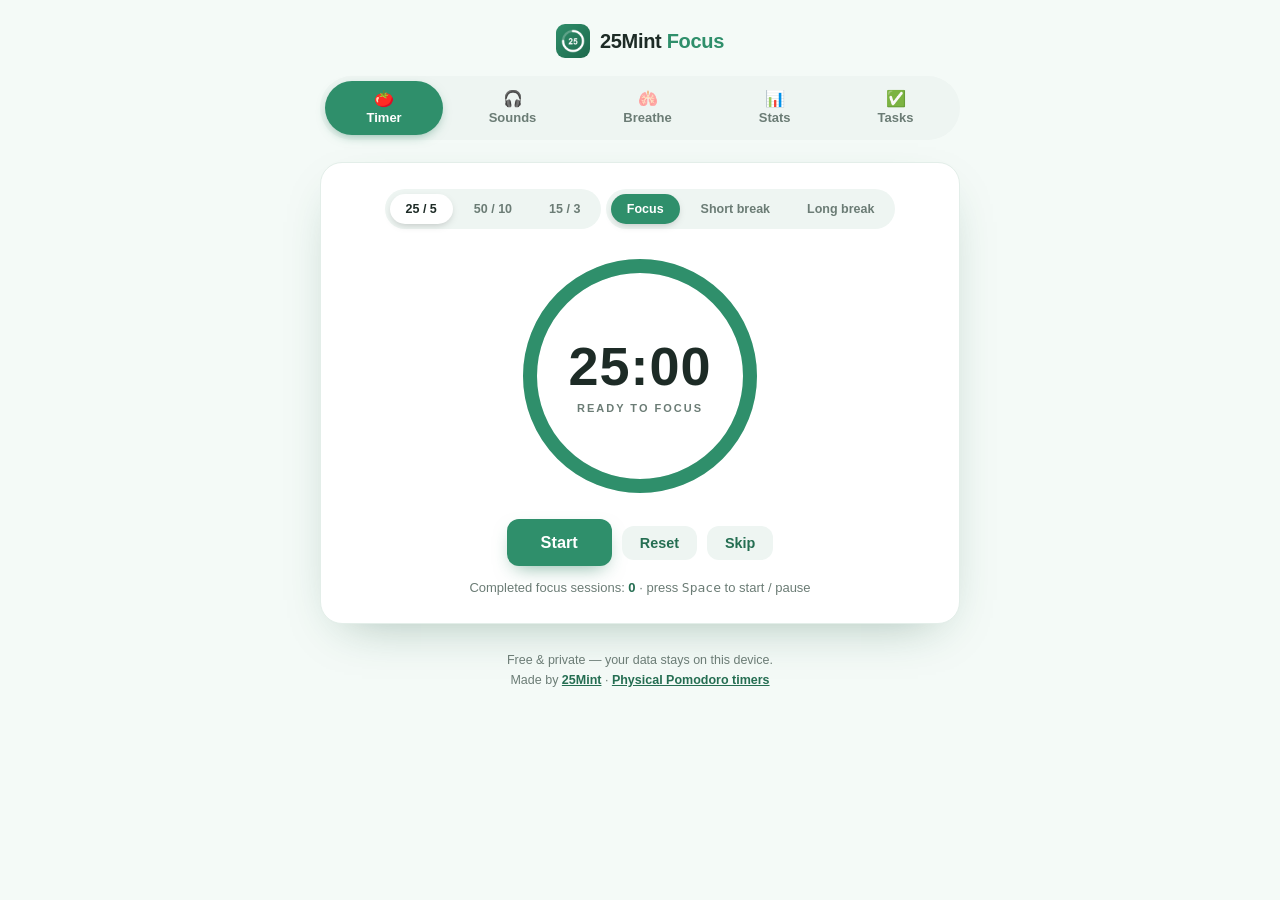
==== index.html @ 216d2109 "25Mint Focus — standalone installable PWA Portable build of the 25Mint Focus engine (Pomodoro timer," ====
<!doctype html>
<html lang="en">
<head>
  <meta charset="utf-8">
  <meta name="viewport" content="width=device-width, initial-scale=1, viewport-fit=cover">
  <title>25Mint Focus — Pomodoro Timer, Focus Sounds &amp; Stats</title>
  <meta name="description" content="Free all-in-one focus app: Pomodoro timer, focus sounds & white noise, box breathing, daily streaks and tasks. Works offline.">
  <meta name="theme-color" content="#2f8f6b">
  <link rel="manifest" href="manifest.webmanifest">
  <link rel="icon" type="image/png" sizes="192x192" href="icons/icon-192.png">
  <link rel="apple-touch-icon" href="icons/icon-192.png">
  <meta name="apple-mobile-web-app-capable" content="yes">
  <meta name="apple-mobile-web-app-status-bar-style" content="default">
  <meta name="apple-mobile-web-app-title" content="25Mint Focus">
  <link rel="stylesheet" href="focus-suite.css">
  <style>
    html, body { margin:0; padding:0; background:#f4faf7; min-height:100%;
      font-family: -apple-system, BlinkMacSystemFont, "Segoe UI", Roboto, "Helvetica Neue", Arial, sans-serif; }
    .app-shell { max-width:640px; margin:0 auto; padding:18px 14px calc(30px + env(safe-area-inset-bottom)); }
    .app-header { display:flex; align-items:center; justify-content:center; gap:10px; margin:6px 0 18px; }
    .app-logo { width:34px; height:34px; border-radius:9px; }
    .app-title { font-size:20px; font-weight:800; color:#1d2b26; letter-spacing:-.3px; }
    .app-title span { color:#2f8f6b; }
    .app-footer { text-align:center; margin-top:26px; font-size:12.5px; color:#6b7c75; line-height:1.6; }
    .app-footer a { color:#256e52; font-weight:600; }
  </style>
</head>
<body>
  <script>window.FS_SHOP_BASE = 'https://pomodorotimer.com.au';</script>
  <div class="app-shell">
    <header class="app-header">
      <img class="app-logo" src="icons/icon-192.png" alt="" width="34" height="34">
      <div class="app-title">25Mint <span>Focus</span></div>
    </header>

<div class="fs-app" data-focus-app>

  <nav class="fs-tabs" role="tablist" aria-label="Focus tools">
    <button class="fs-tab" data-tab="timer"><span class="fs-tab-ico">🍅</span>Timer</button>
    <button class="fs-tab" data-tab="sounds"><span class="fs-tab-ico">🎧</span>Sounds</button>
    <button class="fs-tab" data-tab="breathe"><span class="fs-tab-ico">🫁</span>Breathe</button>
    <button class="fs-tab" data-tab="stats"><span class="fs-tab-ico">📊</span>Stats</button>
    <button class="fs-tab" data-tab="tasks"><span class="fs-tab-ico">✅</span>Tasks</button>
  </nav>

  
  <section class="fs-panel" data-panel="timer">
    <div class="fs-card fs-timer" data-focus-timer="full">
      <div class="fs-seg fs-presets">
        <button data-preset="25/5">25 / 5</button>
        <button data-preset="50/10">50 / 10</button>
        <button data-preset="15/3">15 / 3</button>
      </div>
      <div class="fs-seg fs-modes">
        <button class="fs-mode" data-mode="focus">Focus</button>
        <button class="fs-mode" data-mode="short">Short break</button>
        <button class="fs-mode" data-mode="long">Long break</button>
      </div>
      <div class="fs-ring-wrap">
        <svg class="fs-ring" viewBox="0 0 250 250" aria-hidden="true">
          <circle class="fs-ring-bg" cx="125" cy="125" r="110"></circle>
          <circle class="fs-ring-fg" cx="125" cy="125" r="110"></circle>
        </svg>
        <div class="fs-time">
          <div class="fs-clock">25:00</div>
          <div class="fs-state">Ready to focus</div>
        </div>
      </div>
      <div class="fs-controls">
        <button class="fs-btn" data-act="toggle">Start</button>
        <button class="fs-btn ghost sm" data-act="reset">Reset</button>
        <button class="fs-btn ghost sm" data-act="skip">Skip</button>
      </div>
      <div class="fs-cycles-row">Completed focus sessions: <b class="fs-cycles">0</b> · press <kbd>Space</kbd> to start / pause</div>
    </div>
  </section>

  
  <section class="fs-panel" data-panel="sounds">
    <div class="fs-card">
      <div class="fs-sounds">
        <div class="fs-sound"><div class="fs-sound-ico">🟤</div><div class="fs-sound-body"><div class="fs-sound-name">Brown Noise</div><input type="range" min="0" max="1" step="0.01" value="0" data-sound-vol="brown" aria-label="Brown noise volume"></div></div>
        <div class="fs-sound"><div class="fs-sound-ico">🌸</div><div class="fs-sound-body"><div class="fs-sound-name">Pink Noise</div><input type="range" min="0" max="1" step="0.01" value="0" data-sound-vol="pink" aria-label="Pink noise volume"></div></div>
        <div class="fs-sound"><div class="fs-sound-ico">⚪</div><div class="fs-sound-body"><div class="fs-sound-name">White Noise</div><input type="range" min="0" max="1" step="0.01" value="0" data-sound-vol="white" aria-label="White noise volume"></div></div>
        <div class="fs-sound"><div class="fs-sound-ico">🌧️</div><div class="fs-sound-body"><div class="fs-sound-name">Rain</div><input type="range" min="0" max="1" step="0.01" value="0" data-sound-vol="rain" aria-label="Rain volume"></div></div>
        <div class="fs-sound"><div class="fs-sound-ico">🌊</div><div class="fs-sound-body"><div class="fs-sound-name">Ocean Waves</div><input type="range" min="0" max="1" step="0.01" value="0" data-sound-vol="ocean" aria-label="Ocean waves volume"></div></div>
      </div>
      <div class="fs-sounds-foot"><button class="fs-btn ghost sm" data-act="sounds-stop">Stop all sounds</button></div>
    </div>
  </section>

  
  <section class="fs-panel" data-panel="breathe">
    <div class="fs-card fs-breathe">
      <p>Box breathing — inhale 4s, hold 4s, exhale 4s, hold 4s. A quick reset between focus sessions.</p>
      <div class="fs-breath-stage">
        <div class="fs-breath-circle"></div>
        <div class="fs-breath-text">
          <div class="fs-breath-label">Ready</div>
          <div class="fs-breath-count"></div>
        </div>
      </div>
      <button class="fs-btn" data-act="breathe-toggle">Start breathing</button>
    </div>
  </section>

  
  <section class="fs-panel" data-panel="stats">
    <div class="fs-card">
      <div class="fs-stats-grid">
        <div class="fs-stat"><b data-stat="today-sessions">0</b><span>Sessions today</span></div>
        <div class="fs-stat"><b data-stat="today-min">0</b><span>Focus min today</span></div>
        <div class="fs-stat streak"><b data-stat="streak">0</b><span>Day streak</span></div>
        <div class="fs-stat"><b data-stat="total-min">0</b><span>Total focus min</span></div>
      </div>
      <p style="text-align:center;color:var(--fs-mut);font-size:13px;margin:16px 0 0">Your stats are saved privately in your browser — no account needed.</p>
    </div>
  </section>

  
  <section class="fs-panel" data-panel="tasks">
    <div class="fs-card">
      <form class="fs-task-form" data-tasks-form>
        <input type="text" placeholder="What are you working on?" data-tasks-input maxlength="120" aria-label="New task">
        <button class="fs-btn sm" type="submit">Add</button>
      </form>
      <ul class="fs-tasks-list" data-tasks-list></ul>
      <p style="text-align:center;color:var(--fs-mut);font-size:13px;margin:14px 0 0">Tap a task to make it active — each finished focus session adds a 🍅 to it.</p>
    </div>
  </section>

</div>

    <footer class="app-footer">
      Free &amp; private — your data stays on this device.<br>
      Made by <a href="https://pomodorotimer.com.au" target="_blank" rel="noopener">25Mint</a> ·
      <a href="https://pomodorotimer.com.au/collections/study-timers" target="_blank" rel="noopener">Physical Pomodoro timers</a>
    </footer>
  </div>

  <script src="focus-suite.js"></script>
  <script>
    if ('serviceWorker' in navigator) {
      window.addEventListener('load', function () {
        navigator.serviceWorker.register('sw.js');
      });
    }
  </script>
</body>
</html>
---- focus-suite.css ----
/*! 25Mint Focus Suite styles */
.fs-app, .fs-home {
  --fs-green:#2f8f6b; --fs-green-d:#256e52; --fs-break:#3a7bd5; --fs-long:#8e44ad;
  --fs-bg:#f4faf7; --fs-card:#ffffff; --fs-ink:#1d2b26; --fs-mut:#6b7c75; --fs-line:#e3eee9;
  font-family:inherit; color:var(--fs-ink); -webkit-font-smoothing:antialiased;
}
.fs-app *, .fs-home *{ box-sizing:border-box; }

/* ---------- Shared card / buttons ---------- */
.fs-card{ background:var(--fs-card); border:1px solid var(--fs-line); border-radius:22px; padding:26px 22px 28px; box-shadow:0 18px 50px -24px rgba(20,80,55,.4); }
.fs-btn{ border:0; border-radius:12px; cursor:pointer; font-weight:800; font-size:1.02em; padding:14px 34px; background:var(--fs-green); color:#fff; box-shadow:0 8px 20px -8px rgba(30,120,85,.6); transition:.18s transform,.18s background; }
.fs-btn:hover{ transform:translateY(-1px); }
.fs-btn:active{ transform:translateY(0); }
.fs-btn.ghost{ background:#eef5f2; color:var(--fs-green-d); box-shadow:none; }
.fs-btn.sm{ padding:9px 18px; font-size:.9em; }
.fs-app[data-fs-mode] { }

/* ---------- Tabs ---------- */
.fs-app{ max-width:640px; margin:0 auto; }
.fs-tabs{ display:flex; gap:4px; justify-content:center; background:#eef5f2; padding:5px; border-radius:999px; margin:0 auto 22px; flex-wrap:wrap; }
.fs-tab{ flex:1 1 auto; min-width:74px; border:0; background:transparent; color:var(--fs-mut); font-weight:700; font-size:13px; padding:10px 8px; border-radius:999px; cursor:pointer; transition:.2s; display:flex; flex-direction:column; align-items:center; gap:3px; }
.fs-tab .fs-tab-ico{ font-size:16px; line-height:1; }
.fs-tab.active{ background:var(--fs-green); color:#fff; box-shadow:0 4px 12px -4px rgba(30,120,85,.55); }
.fs-panel{ display:none; animation:fsFade .25s ease; }
.fs-panel.active{ display:block; }
@keyframes fsFade{ from{opacity:0; transform:translateY(6px);} to{opacity:1; transform:none;} }

/* ---------- Timer ---------- */
.fs-timer{ text-align:center; }
.fs-seg{ display:inline-flex; gap:5px; background:#eef5f2; padding:5px; border-radius:999px; margin:0 auto 16px; }
.fs-seg button{ border:0; background:transparent; color:var(--fs-mut); font-weight:700; font-size:12.5px; padding:8px 16px; border-radius:999px; cursor:pointer; transition:.18s; }
.fs-seg button.active{ background:#fff; color:var(--fs-ink); box-shadow:0 3px 8px -3px rgba(0,0,0,.25); }
.fs-modes .fs-mode.active[data-mode="focus"]{ background:var(--fs-green); color:#fff; }
.fs-modes .fs-mode.active[data-mode="short"]{ background:var(--fs-break); color:#fff; }
.fs-modes .fs-mode.active[data-mode="long"]{ background:var(--fs-long); color:#fff; }

.fs-ring-wrap{ position:relative; width:250px; height:250px; margin:6px auto 6px; }
.fs-home .fs-ring-wrap{ width:190px; height:190px; }
.fs-ring{ transform:rotate(-90deg); width:100%; height:100%; }
.fs-ring-bg{ fill:none; stroke:#e8f1ed; stroke-width:14; }
.fs-ring-fg{ fill:none; stroke:var(--fs-green); stroke-width:14; stroke-linecap:round; transition:stroke-dashoffset .3s linear, stroke .3s; }
[data-fs-mode="short"] .fs-ring-fg{ stroke:var(--fs-break); }
[data-fs-mode="long"] .fs-ring-fg{ stroke:var(--fs-long); }
.fs-time{ position:absolute; inset:0; display:flex; flex-direction:column; align-items:center; justify-content:center; }
.fs-clock{ font-size:54px; font-weight:800; letter-spacing:1px; line-height:1; font-variant-numeric:tabular-nums; }
.fs-home .fs-clock{ font-size:42px; }
.fs-state{ font-size:11px; text-transform:uppercase; letter-spacing:2px; color:var(--fs-mut); margin-top:9px; font-weight:700; }
.fs-controls{ display:flex; gap:10px; justify-content:center; align-items:center; margin-top:18px; flex-wrap:wrap; }
.fs-cycles-row{ margin-top:14px; font-size:13px; color:var(--fs-mut); }
.fs-cycles-row b{ color:var(--fs-green-d); }

/* ---------- Sounds ---------- */
.fs-sounds{ display:grid; gap:14px; }
.fs-sound{ display:grid; grid-template-columns:34px 1fr; align-items:center; gap:12px; background:#fbfdfc; border:1px solid var(--fs-line); border-radius:14px; padding:12px 14px; }
.fs-sound-ico{ font-size:22px; text-align:center; }
.fs-sound-body{ display:flex; flex-direction:column; gap:6px; }
.fs-sound-name{ font-weight:700; font-size:14px; }
.fs-sound input[type=range]{ width:100%; accent-color:var(--fs-green); }
.fs-sounds-foot{ text-align:center; margin-top:4px; }

/* ---------- Breathe ---------- */
.fs-breathe{ text-align:center; padding:12px 0 4px; }
.fs-breath-stage{ position:relative; width:230px; height:230px; margin:8px auto 18px; display:flex; align-items:center; justify-content:center; }
.fs-breath-circle{ width:230px; height:230px; border-radius:50%; background:radial-gradient(circle at 50% 40%, #7fd8b4, var(--fs-green)); transform:scale(.5); transition:transform .12s linear; box-shadow:0 20px 60px -20px rgba(30,120,85,.6); }
.fs-breath-text{ position:absolute; inset:0; display:flex; flex-direction:column; align-items:center; justify-content:center; pointer-events:none; color:#fff; }
.fs-breath-label{ font-weight:800; font-size:18px; letter-spacing:.5px; }
.fs-breath-count{ font-size:30px; font-weight:800; font-variant-numeric:tabular-nums; }
.fs-breathe p{ color:var(--fs-mut); font-size:14px; max-width:360px; margin:0 auto 16px; }

/* ---------- Stats ---------- */
.fs-stats-grid{ display:grid; grid-template-columns:repeat(2,1fr); gap:14px; }
.fs-stat{ background:#fbfdfc; border:1px solid var(--fs-line); border-radius:16px; padding:18px 14px; text-align:center; }
.fs-stat b{ display:block; font-size:32px; font-weight:800; color:var(--fs-green-d); line-height:1; font-variant-numeric:tabular-nums; }
.fs-stat.streak b{ color:#e8792b; }
.fs-stat span{ display:block; margin-top:6px; font-size:12px; color:var(--fs-mut); text-transform:uppercase; letter-spacing:1px; font-weight:700; }

/* ---------- Tasks ---------- */
.fs-task-form{ display:flex; gap:8px; margin-bottom:14px; }
.fs-task-form input{ flex:1; border:1px solid #d7e7e0; border-radius:12px; padding:12px 14px; font-size:15px; background:#fbfdfc; color:var(--fs-ink); }
.fs-task-form input:focus{ outline:none; border-color:var(--fs-green); }
.fs-tasks-list{ list-style:none; margin:0; padding:0; display:flex; flex-direction:column; gap:8px; }
.fs-task{ display:grid; grid-template-columns:28px 1fr auto 26px; align-items:center; gap:10px; background:#fbfdfc; border:1px solid var(--fs-line); border-radius:12px; padding:10px 12px; }
.fs-task.active{ border-color:var(--fs-green); box-shadow:0 0 0 2px rgba(47,143,107,.14); }
.fs-task.done .fs-task-text{ text-decoration:line-through; color:var(--fs-mut); }
.fs-task-check{ width:26px; height:26px; border-radius:8px; border:1.5px solid #cfe1d9; background:#fff; cursor:pointer; color:var(--fs-green); font-weight:800; }
.fs-task.done .fs-task-check{ background:var(--fs-green); color:#fff; border-color:var(--fs-green); }
.fs-task-text{ cursor:pointer; font-size:15px; }
.fs-task-pomos{ font-size:13px; color:var(--fs-mut); white-space:nowrap; }
.fs-task-del{ border:0; background:transparent; color:#c0392b; font-size:20px; line-height:1; cursor:pointer; opacity:.55; }
.fs-task-del:hover{ opacity:1; }
.fs-task-empty{ color:var(--fs-mut); font-size:14px; text-align:center; padding:14px; }

/* ---------- Home compact widget ---------- */
.fs-home{ max-width:1000px; margin:0 auto; padding:.5em 1em; }
.fs-home-wrap{ display:grid; grid-template-columns:auto 1fr; gap:30px; align-items:center; background:linear-gradient(135deg,#2f8f6b 0%,#256e52 100%); border-radius:24px; padding:30px 34px; color:#fff; box-shadow:0 20px 55px -26px rgba(20,80,55,.7); }
.fs-home .fs-ring-bg{ stroke:rgba(255,255,255,.22); }
.fs-home .fs-ring-fg{ stroke:#fff; }
.fs-home .fs-clock{ color:#fff; }
.fs-home .fs-state{ color:rgba(255,255,255,.8); }
.fs-home-copy{ text-align:left; }
.fs-home-eyebrow{ font-size:12px; letter-spacing:2px; text-transform:uppercase; opacity:.85; font-weight:700; margin-bottom:8px; }
.fs-home-copy h2{ color:#fff!important; font-size:1.9em; margin:0 0 10px; line-height:1.15; }
.fs-home-copy p{ color:#eafaf3; font-size:1.02em; max-width:460px; margin:0 0 18px; }
.fs-home .fs-modes{ display:inline-flex; gap:5px; background:rgba(255,255,255,.16); padding:4px; border-radius:999px; margin-bottom:16px; }
.fs-home .fs-modes button{ border:0; background:transparent; color:#eafaf3; font-weight:700; font-size:12px; padding:7px 14px; border-radius:999px; cursor:pointer; }
.fs-home .fs-modes button.active{ background:#fff; color:var(--fs-green-d); }
.fs-home-actions{ display:flex; gap:12px; align-items:center; flex-wrap:wrap; }
.fs-home .fs-btn{ background:#fff; color:var(--fs-green-d); }
.fs-home-link{ color:#fff; font-weight:700; text-decoration:underline; text-underline-offset:3px; font-size:.95em; }

/* ---------- Session-complete celebration ---------- */
.fs-celebrate{ position:relative; margin:18px auto 0; max-width:420px; background:#fffdf5; border:1.5px solid #f0c948; border-radius:16px; padding:18px 38px 16px 20px; text-align:left; box-shadow:0 14px 40px -18px rgba(160,120,20,.45); animation:fsPop .35s cubic-bezier(.34,1.56,.64,1); }
.fs-home .fs-celebrate{ background:rgba(255,255,255,.97); grid-column:1 / -1; }
.fs-celebrate-title{ font-weight:800; font-size:16px; color:#8a6d00; margin-bottom:6px; }
.fs-celebrate-text{ font-size:13.5px; color:#5b5233; margin:0 0 8px; line-height:1.45; }
.fs-celebrate-text:last-child{ margin-bottom:0; }
.fs-celebrate-cta a{ color:var(--fs-green-d); font-weight:700; }
.fs-celebrate-close{ position:absolute; top:8px; right:10px; border:0; background:transparent; font-size:20px; line-height:1; color:#b3a26a; cursor:pointer; }
.fs-celebrate-fade{ opacity:0; transition:opacity 1s; }
@keyframes fsPop{ from{opacity:0; transform:scale(.9) translateY(8px);} to{opacity:1; transform:none;} }

/* ---------- Responsive ---------- */
@media (max-width:680px){
  .fs-home-wrap{ grid-template-columns:1fr; text-align:center; gap:18px; padding:26px 20px; }
  .fs-home-copy{ text-align:center; }
  .fs-home-copy p{ margin-left:auto; margin-right:auto; }
  .fs-home-actions{ justify-content:center; }
  .fs-home .fs-ring-wrap{ margin-bottom:4px; }
  .fs-stats-grid{ grid-template-columns:repeat(2,1fr); }
  .fs-card{ padding:22px 16px 24px; }
  .fs-tab{ min-width:60px; font-size:12px; }
}
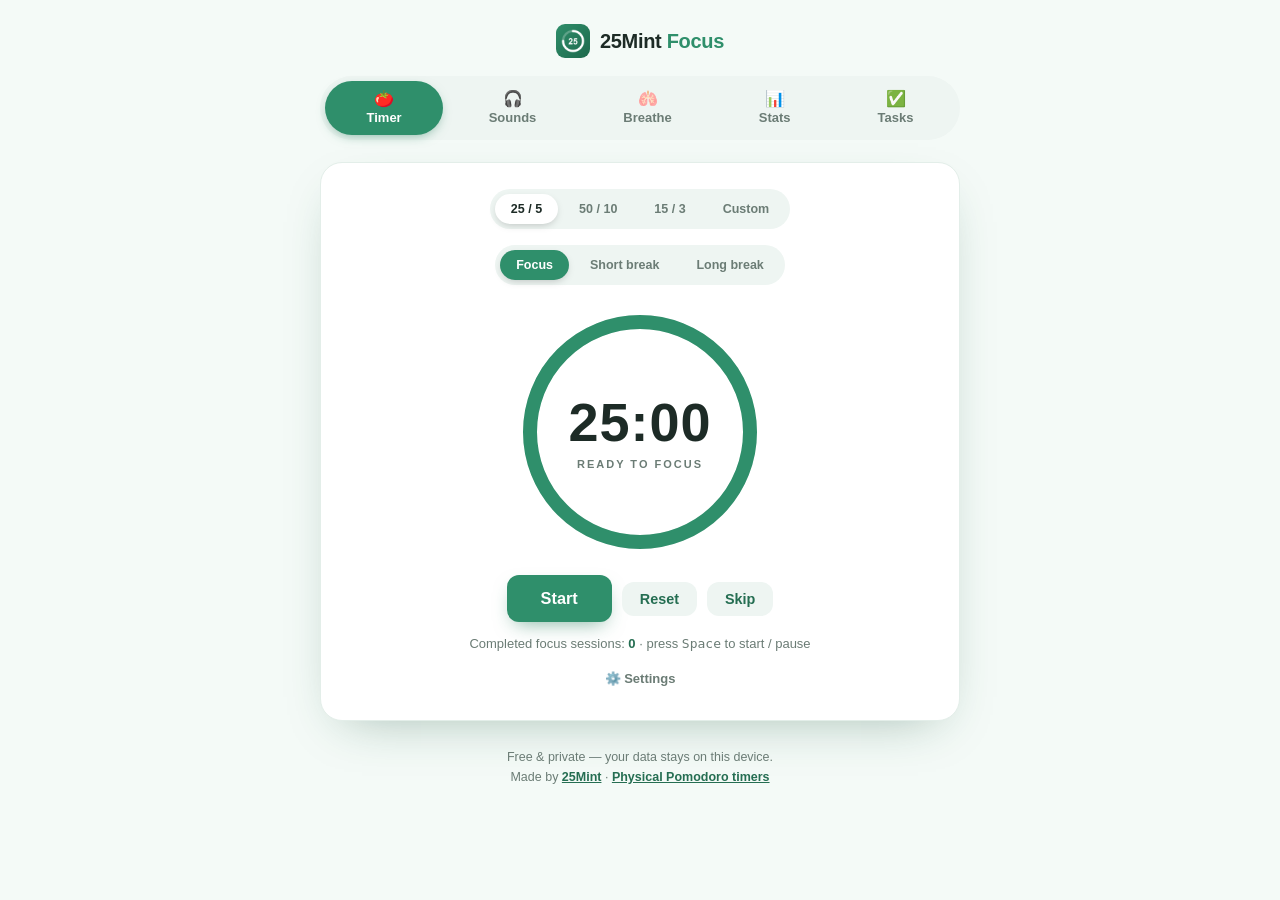
==== commit bf8c4a5d: "feat: settings panel — custom durations, auto-start, sound/notify toggles Adds a Custom preset (user" ====
--- a/index.html
+++ b/index.html
@@ -26,7 +26,10 @@
   </style>
 </head>
 <body>
-  <script>window.FS_SHOP_BASE = 'https://pomodorotimer.com.au';</script>
+  <script>
+    window.FS_SHOP_BASE = 'https://pomodorotimer.com.au';
+    window.FS_NOTIFY_ICON = 'icons/icon-192.png';
+  </script>
   <div class="app-shell">
     <header class="app-header">
       <img class="app-logo" src="icons/icon-192.png" alt="" width="34" height="34">
@@ -50,6 +53,7 @@
         <button data-preset="25/5">25 / 5</button>
         <button data-preset="50/10">50 / 10</button>
         <button data-preset="15/3">15 / 3</button>
+        <button data-preset="custom">Custom</button>
       </div>
       <div class="fs-seg fs-modes">
         <button class="fs-mode" data-mode="focus">Focus</button>
@@ -72,6 +76,21 @@
         <button class="fs-btn ghost sm" data-act="skip">Skip</button>
       </div>
       <div class="fs-cycles-row">Completed focus sessions: <b class="fs-cycles">0</b> · press <kbd>Space</kbd> to start / pause</div>
+
+      <button class="fs-settings-toggle" data-settings-toggle aria-expanded="false">⚙️ Settings</button>
+      <div class="fs-settings" data-settings>
+        <div class="fs-set-row"><span>Auto-start next session</span><button class="fs-switch" data-set-toggle="autostart" role="switch" aria-label="Auto-start next session"><span class="fs-switch-dot"></span></button></div>
+        <div class="fs-set-row"><span>Sound alert</span><button class="fs-switch" data-set-toggle="sound" role="switch" aria-label="Sound alert"><span class="fs-switch-dot"></span></button></div>
+        <div class="fs-set-row"><span>Notifications</span><button class="fs-switch" data-set-toggle="notify" role="switch" aria-label="Notifications"><span class="fs-switch-dot"></span></button></div>
+        <div class="fs-set-custom">
+          <div class="fs-set-custom-title">Custom durations (min) — used by the <b>Custom</b> preset</div>
+          <div class="fs-set-durs">
+            <label>Focus<input type="number" min="1" max="180" data-set-dur="focus"></label>
+            <label>Short<input type="number" min="1" max="60" data-set-dur="short"></label>
+            <label>Long<input type="number" min="1" max="60" data-set-dur="long"></label>
+          </div>
+        </div>
+      </div>
     </div>
   </section>
 
--- a/focus-suite.css
+++ b/focus-suite.css
@@ -57,6 +57,23 @@
 .fs-sound-name{ font-weight:700; font-size:14px; }
 .fs-sound input[type=range]{ width:100%; accent-color:var(--fs-green); }
 .fs-sounds-foot{ text-align:center; margin-top:4px; }
+
+/* ---------- Settings ---------- */
+.fs-settings-toggle{ display:inline-flex; align-items:center; gap:5px; margin:14px auto 0; border:0; background:transparent; color:var(--fs-mut); font-weight:700; font-size:13px; cursor:pointer; padding:6px 10px; border-radius:8px; }
+.fs-settings-toggle:hover{ background:#eef5f2; color:var(--fs-green-d); }
+.fs-settings{ max-height:0; overflow:hidden; transition:max-height .3s ease; text-align:left; }
+.fs-settings.open{ max-height:420px; margin-top:8px; }
+.fs-set-row{ display:flex; align-items:center; justify-content:space-between; padding:11px 4px; border-bottom:1px solid var(--fs-line); font-size:14px; font-weight:600; color:var(--fs-ink); }
+.fs-switch{ position:relative; width:44px; height:26px; border:0; border-radius:999px; background:#d3e0da; cursor:pointer; transition:.2s; flex:none; }
+.fs-switch.on{ background:var(--fs-green); }
+.fs-switch-dot{ position:absolute; top:3px; left:3px; width:20px; height:20px; border-radius:50%; background:#fff; transition:.2s; box-shadow:0 1px 3px rgba(0,0,0,.25); }
+.fs-switch.on .fs-switch-dot{ transform:translateX(18px); }
+.fs-set-custom{ padding:14px 4px 4px; }
+.fs-set-custom-title{ font-size:12.5px; color:var(--fs-mut); margin-bottom:10px; }
+.fs-set-durs{ display:flex; gap:10px; }
+.fs-set-durs label{ flex:1; display:flex; flex-direction:column; gap:5px; font-size:12px; font-weight:700; color:var(--fs-mut); text-transform:uppercase; letter-spacing:.5px; }
+.fs-set-durs input{ width:100%; border:1px solid #d7e7e0; border-radius:10px; padding:9px 10px; font-size:15px; text-align:center; background:#fbfdfc; color:var(--fs-ink); font-variant-numeric:tabular-nums; }
+.fs-set-durs input:focus{ outline:none; border-color:var(--fs-green); }
 
 /* ---------- Breathe ---------- */
 .fs-breathe{ text-align:center; padding:12px 0 4px; }
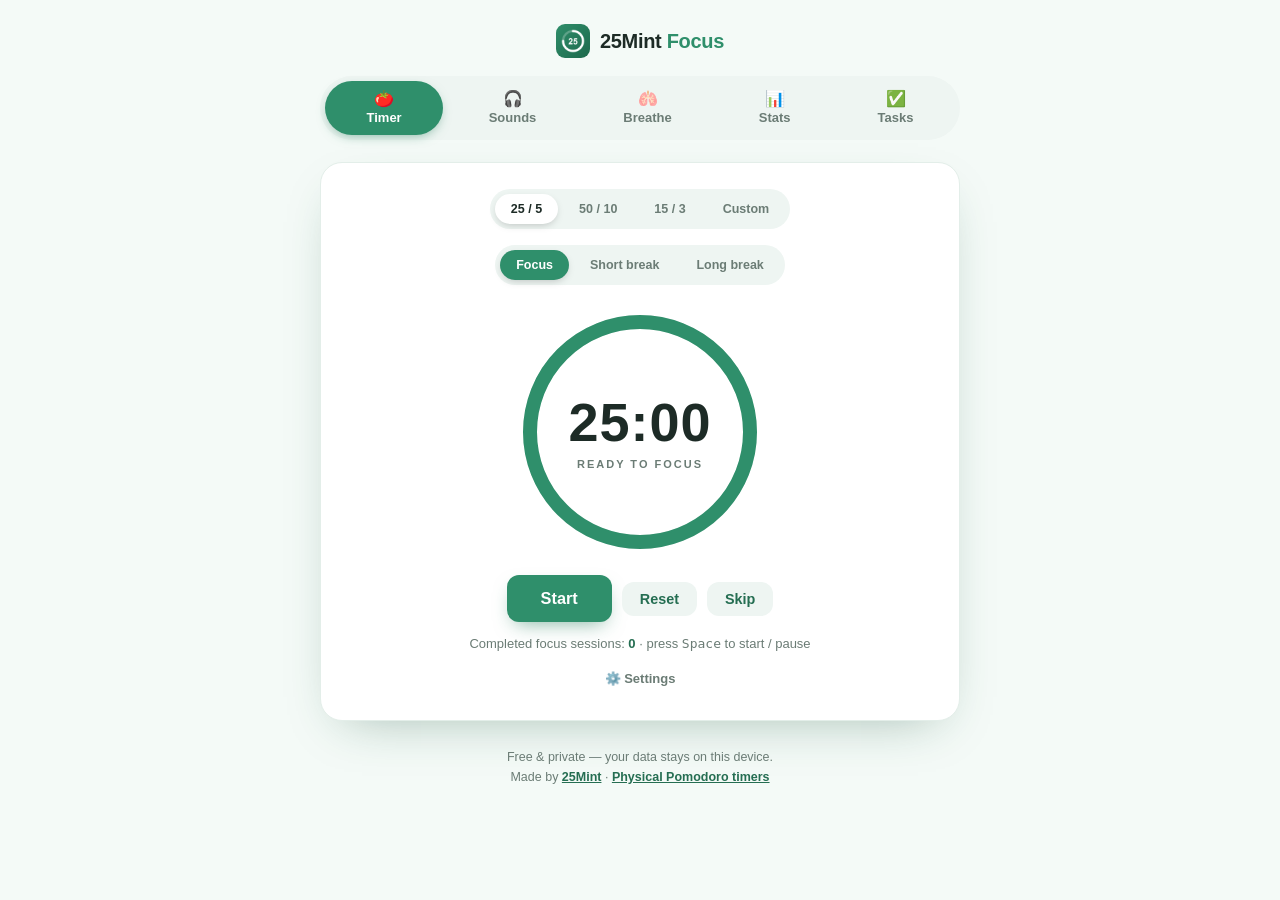
==== commit 98720b20: "feat: 7-day focus-minutes bar chart in Stats tab (engine v1.3.0) Renders last 7 days from stats.days" ====
--- a/index.html
+++ b/index.html
@@ -132,6 +132,8 @@
         <div class="fs-stat streak"><b data-stat="streak">0</b><span>Day streak</span></div>
         <div class="fs-stat"><b data-stat="total-min">0</b><span>Total focus min</span></div>
       </div>
+      <div class="fs-chart-title">Last 7 days</div>
+      <div class="fs-chart" data-stat-chart></div>
       <p style="text-align:center;color:var(--fs-mut);font-size:13px;margin:16px 0 0">Your stats are saved privately in your browser — no account needed.</p>
     </div>
   </section>
--- a/focus-suite.css
+++ b/focus-suite.css
@@ -91,6 +91,17 @@
 .fs-stat.streak b{ color:#e8792b; }
 .fs-stat span{ display:block; margin-top:6px; font-size:12px; color:var(--fs-mut); text-transform:uppercase; letter-spacing:1px; font-weight:700; }
 
+/* ---------- Stats chart ---------- */
+.fs-chart-title{ margin:20px 0 10px; font-size:12px; font-weight:800; letter-spacing:1px; text-transform:uppercase; color:var(--fs-mut); text-align:center; }
+.fs-chart{ display:flex; align-items:flex-end; justify-content:space-between; gap:8px; height:130px; padding:0 2px; }
+.fs-bar-col{ flex:1; display:flex; flex-direction:column; align-items:center; gap:7px; height:100%; }
+.fs-bar-track{ width:100%; flex:1; display:flex; align-items:flex-end; background:#f0f6f3; border-radius:8px; overflow:hidden; }
+.fs-bar-fill{ width:100%; background:var(--fs-green); border-radius:8px 8px 0 0; min-height:3px; transition:height .4s cubic-bezier(.34,1.3,.64,1); }
+.fs-bar-fill.today{ background:linear-gradient(180deg,#37a97e,var(--fs-green-d)); }
+.fs-bar-fill.empty{ background:#e3eee9; }
+.fs-bar-label{ font-size:11px; font-weight:700; color:var(--fs-mut); }
+.fs-bar-label.today{ color:var(--fs-green-d); }
+
 /* ---------- Tasks ---------- */
 .fs-task-form{ display:flex; gap:8px; margin-bottom:14px; }
 .fs-task-form input{ flex:1; border:1px solid #d7e7e0; border-radius:12px; padding:12px 14px; font-size:15px; background:#fbfdfc; color:var(--fs-ink); }
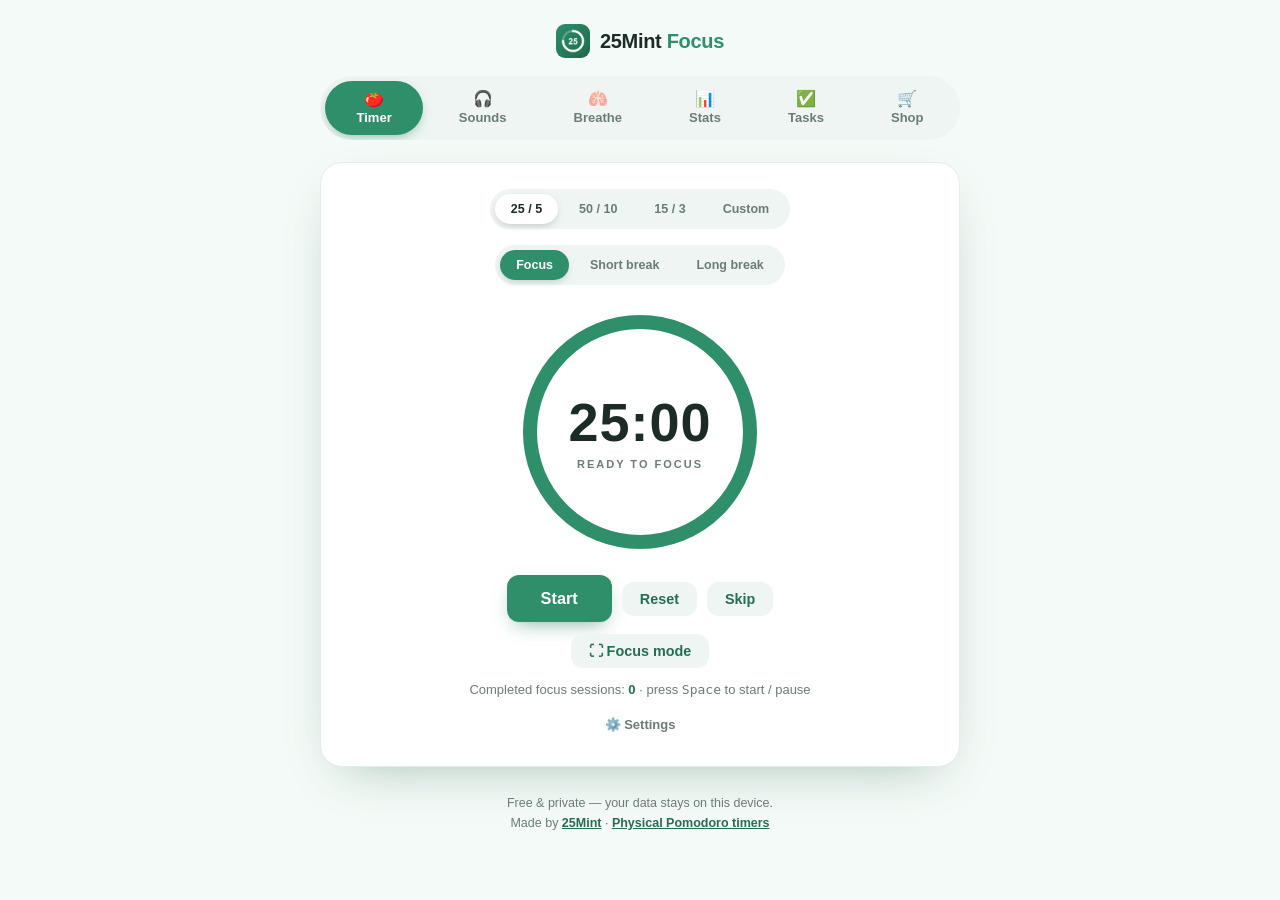
==== commit 255fe44d: "feat: v2.0 — Shop tab (Storefront API), dark mode, weekly goal + heatmap, fullscreen focus mode, ric" ====
--- a/index.html
+++ b/index.html
@@ -23,12 +23,27 @@
     .app-title span { color:#2f8f6b; }
     .app-footer { text-align:center; margin-top:26px; font-size:12.5px; color:#6b7c75; line-height:1.6; }
     .app-footer a { color:#256e52; font-weight:600; }
+    html[data-theme="dark"] body { background:#0f1714; }
+    html[data-theme="dark"] .app-title { color:#e8f0ec; }
+    html[data-theme="dark"] .app-title span { color:#46b184; }
+    html[data-theme="dark"] .app-footer { color:#8fa39b; }
+    html[data-theme="dark"] .app-footer a { color:#7fd0ac; }
   </style>
 </head>
 <body>
   <script>
     window.FS_SHOP_BASE = 'https://pomodorotimer.com.au';
     window.FS_NOTIFY_ICON = 'icons/icon-192.png';
+    window.FS_STANDALONE = true;
+    window.FS_SHOP_DOMAIN = 'zetqdt-fd.myshopify.com';
+    window.FS_STOREFRONT_TOKEN = '69b1e42d568501a57ee8e72dfe17ca28';
+    // set theme early to avoid flash
+    try {
+      var _s = JSON.parse(localStorage.getItem('25mint.settings') || '{}');
+      var _t = _s.theme || 'auto';
+      var _d = _t === 'dark' || (_t === 'auto' && matchMedia('(prefers-color-scheme: dark)').matches);
+      document.documentElement.setAttribute('data-theme', _d ? 'dark' : 'light');
+    } catch (e) {}
   </script>
   <div class="app-shell">
     <header class="app-header">
@@ -37,6 +52,7 @@
     </header>
 
 <div class="fs-app" data-focus-app>
+  <button class="fs-fs-exit" data-act="fullscreen-exit">✕ Exit</button>
 
   <nav class="fs-tabs" role="tablist" aria-label="Focus tools">
     <button class="fs-tab" data-tab="timer"><span class="fs-tab-ico">🍅</span>Timer</button>
@@ -44,6 +60,7 @@
     <button class="fs-tab" data-tab="breathe"><span class="fs-tab-ico">🫁</span>Breathe</button>
     <button class="fs-tab" data-tab="stats"><span class="fs-tab-ico">📊</span>Stats</button>
     <button class="fs-tab" data-tab="tasks"><span class="fs-tab-ico">✅</span>Tasks</button>
+    <button class="fs-tab" data-tab="shop"><span class="fs-tab-ico">🛒</span>Shop</button>
   </nav>
 
   
@@ -75,6 +92,7 @@
         <button class="fs-btn ghost sm" data-act="reset">Reset</button>
         <button class="fs-btn ghost sm" data-act="skip">Skip</button>
       </div>
+      <button class="fs-btn ghost sm fs-fs-btn" data-act="fullscreen">⛶ Focus mode</button>
       <div class="fs-cycles-row">Completed focus sessions: <b class="fs-cycles">0</b> · press <kbd>Space</kbd> to start / pause</div>
 
       <button class="fs-settings-toggle" data-settings-toggle aria-expanded="false">⚙️ Settings</button>
@@ -82,6 +100,8 @@
         <div class="fs-set-row"><span>Auto-start next session</span><button class="fs-switch" data-set-toggle="autostart" role="switch" aria-label="Auto-start next session"><span class="fs-switch-dot"></span></button></div>
         <div class="fs-set-row"><span>Sound alert</span><button class="fs-switch" data-set-toggle="sound" role="switch" aria-label="Sound alert"><span class="fs-switch-dot"></span></button></div>
         <div class="fs-set-row"><span>Notifications</span><button class="fs-switch" data-set-toggle="notify" role="switch" aria-label="Notifications"><span class="fs-switch-dot"></span></button></div>
+        <div class="fs-set-row"><span>Theme</span><div class="fs-set-seg"><button data-set-theme="light">Light</button><button data-set-theme="dark">Dark</button><button data-set-theme="auto">Auto</button></div></div>
+        <div class="fs-set-row"><span>Daily goal (sessions)</span><input class="fs-set-goal" type="number" min="1" max="20" data-set-goal></div>
         <div class="fs-set-custom">
           <div class="fs-set-custom-title">Custom durations (min) — used by the <b>Custom</b> preset</div>
           <div class="fs-set-durs">
@@ -103,6 +123,8 @@
         <div class="fs-sound"><div class="fs-sound-ico">⚪</div><div class="fs-sound-body"><div class="fs-sound-name">White Noise</div><input type="range" min="0" max="1" step="0.01" value="0" data-sound-vol="white" aria-label="White noise volume"></div></div>
         <div class="fs-sound"><div class="fs-sound-ico">🌧️</div><div class="fs-sound-body"><div class="fs-sound-name">Rain</div><input type="range" min="0" max="1" step="0.01" value="0" data-sound-vol="rain" aria-label="Rain volume"></div></div>
         <div class="fs-sound"><div class="fs-sound-ico">🌊</div><div class="fs-sound-body"><div class="fs-sound-name">Ocean Waves</div><input type="range" min="0" max="1" step="0.01" value="0" data-sound-vol="ocean" aria-label="Ocean waves volume"></div></div>
+        <div class="fs-sound"><div class="fs-sound-ico">☕</div><div class="fs-sound-body"><div class="fs-sound-name">Café</div><input type="range" min="0" max="1" step="0.01" value="0" data-sound-vol="cafe" aria-label="Cafe volume"></div></div>
+        <div class="fs-sound"><div class="fs-sound-ico">🌲</div><div class="fs-sound-body"><div class="fs-sound-name">Forest</div><input type="range" min="0" max="1" step="0.01" value="0" data-sound-vol="forest" aria-label="Forest volume"></div></div>
       </div>
       <div class="fs-sounds-foot"><button class="fs-btn ghost sm" data-act="sounds-stop">Stop all sounds</button></div>
     </div>
@@ -132,8 +154,11 @@
         <div class="fs-stat streak"><b data-stat="streak">0</b><span>Day streak</span></div>
         <div class="fs-stat"><b data-stat="total-min">0</b><span>Total focus min</span></div>
       </div>
+      <div class="fs-goal" data-goal></div>
       <div class="fs-chart-title">Last 7 days</div>
       <div class="fs-chart" data-stat-chart></div>
+      <div class="fs-chart-title">Last 4 months</div>
+      <div class="fs-heatmap" data-heatmap></div>
       <p style="text-align:center;color:var(--fs-mut);font-size:13px;margin:16px 0 0">Your stats are saved privately in your browser — no account needed.</p>
     </div>
   </section>
@@ -147,6 +172,14 @@
       </form>
       <ul class="fs-tasks-list" data-tasks-list></ul>
       <p style="text-align:center;color:var(--fs-mut);font-size:13px;margin:14px 0 0">Tap a task to make it active — each finished focus session adds a 🍅 to it.</p>
+    </div>
+  </section>
+
+  <section class="fs-panel" data-panel="shop">
+    <div class="fs-card">
+      <div class="fs-shop-chips" data-shop-chips></div>
+      <div class="fs-shop-grid" data-shop-grid></div>
+      <p class="fs-shop-note">Physical focus timers — secure checkout on pomodorotimer.com.au.</p>
     </div>
   </section>
 
--- a/focus-suite.css
+++ b/focus-suite.css
@@ -5,6 +5,18 @@
   font-family:inherit; color:var(--fs-ink); -webkit-font-smoothing:antialiased;
 }
 .fs-app *, .fs-home *{ box-sizing:border-box; }
+
+/* ---------- Dark theme ---------- */
+.fs-app[data-theme="dark"], .fs-home[data-theme="dark"]{
+  --fs-bg:#0f1714; --fs-card:#17211d; --fs-ink:#e8f0ec; --fs-mut:#8fa39b; --fs-line:#26332e;
+}
+.fs-app[data-theme="dark"] .fs-tabs, .fs-app[data-theme="dark"] .fs-seg{ background:#101a16; }
+.fs-app[data-theme="dark"] .fs-seg button.active{ background:#26332e; color:#e8f0ec; }
+.fs-app[data-theme="dark"] .fs-task, .fs-app[data-theme="dark"] .fs-sound, .fs-app[data-theme="dark"] .fs-stat, .fs-app[data-theme="dark"] .fs-task-form input, .fs-app[data-theme="dark"] .fs-set-durs input, .fs-app[data-theme="dark"] .fs-prod{ background:#101a16; }
+.fs-app[data-theme="dark"] .fs-bar-track{ background:#101a16; }
+.fs-app[data-theme="dark"] .fs-switch{ background:#33443d; }
+html[data-theme="dark"]{ background:#0f1714; }
+html[data-theme="dark"] body{ background:#0f1714; }
 
 /* ---------- Shared card / buttons ---------- */
 .fs-card{ background:var(--fs-card); border:1px solid var(--fs-line); border-radius:22px; padding:26px 22px 28px; box-shadow:0 18px 50px -24px rgba(20,80,55,.4); }
@@ -93,10 +105,10 @@
 
 /* ---------- Stats chart ---------- */
 .fs-chart-title{ margin:20px 0 10px; font-size:12px; font-weight:800; letter-spacing:1px; text-transform:uppercase; color:var(--fs-mut); text-align:center; }
-.fs-chart{ display:flex; align-items:flex-end; justify-content:space-between; gap:8px; height:130px; padding:0 2px; }
-.fs-bar-col{ flex:1; display:flex; flex-direction:column; align-items:center; gap:7px; height:100%; }
-.fs-bar-track{ width:100%; flex:1; display:flex; align-items:flex-end; background:#f0f6f3; border-radius:8px; overflow:hidden; }
-.fs-bar-fill{ width:100%; background:var(--fs-green); border-radius:8px 8px 0 0; min-height:3px; transition:height .4s cubic-bezier(.34,1.3,.64,1); }
+.fs-chart{ display:flex; align-items:flex-end; justify-content:space-between; gap:8px; padding:0 2px; }
+.fs-bar-col{ flex:1; display:flex; flex-direction:column; align-items:center; gap:7px; }
+.fs-bar-track{ width:100%; height:104px; position:relative; background:#f0f6f3; border-radius:8px; overflow:hidden; }
+.fs-chart .fs-bar-fill{ display:block; position:absolute; left:0; right:0; bottom:0; background:var(--fs-green); border-radius:8px 8px 0 0; transition:height .4s cubic-bezier(.34,1.3,.64,1); }
 .fs-bar-fill.today{ background:linear-gradient(180deg,#37a97e,var(--fs-green-d)); }
 .fs-bar-fill.empty{ background:#e3eee9; }
 .fs-bar-label{ font-size:11px; font-weight:700; color:var(--fs-mut); }
@@ -147,6 +159,66 @@
 .fs-celebrate-fade{ opacity:0; transition:opacity 1s; }
 @keyframes fsPop{ from{opacity:0; transform:scale(.9) translateY(8px);} to{opacity:1; transform:none;} }
 
+/* ---------- Tabs: scrollable when many ---------- */
+.fs-tabs{ flex-wrap:nowrap; overflow-x:auto; -webkit-overflow-scrolling:touch; scrollbar-width:none; }
+.fs-tabs::-webkit-scrollbar{ display:none; }
+.fs-tab{ flex:1 0 auto; }
+
+/* ---------- Settings: theme + goal ---------- */
+.fs-set-seg{ display:inline-flex; gap:4px; background:#eef5f2; padding:4px; border-radius:999px; }
+.fs-app[data-theme="dark"] .fs-set-seg{ background:#101a16; }
+.fs-set-seg button{ border:0; background:transparent; color:var(--fs-mut); font-weight:700; font-size:12.5px; padding:7px 14px; border-radius:999px; cursor:pointer; }
+.fs-set-seg button.active{ background:var(--fs-green); color:#fff; }
+.fs-set-goal{ width:64px; border:1px solid #d7e7e0; border-radius:10px; padding:8px 10px; font-size:15px; text-align:center; background:#fbfdfc; color:var(--fs-ink); }
+.fs-app[data-theme="dark"] .fs-set-goal{ background:#101a16; border-color:#33443d; }
+
+/* ---------- Goal + heatmap ---------- */
+.fs-goal{ margin:18px 0 4px; }
+.fs-goal-bar{ height:12px; background:#eef5f2; border-radius:999px; overflow:hidden; }
+.fs-app[data-theme="dark"] .fs-goal-bar{ background:#101a16; }
+.fs-goal-fill{ height:100%; background:linear-gradient(90deg,#37a97e,var(--fs-green-d)); border-radius:999px; transition:width .5s cubic-bezier(.34,1.3,.64,1); }
+.fs-goal-fill.met{ background:linear-gradient(90deg,#f0a63a,#e8792b); }
+.fs-goal-label{ text-align:center; font-size:13px; font-weight:700; color:var(--fs-mut); margin-top:8px; }
+.fs-heatmap{ display:grid; grid-template-rows:repeat(7,1fr); grid-auto-flow:column; grid-auto-columns:1fr; gap:3px; margin-top:8px; }
+.fs-hm-cell{ aspect-ratio:1; border-radius:3px; background:#eef5f2; }
+.fs-app[data-theme="dark"] .fs-hm-cell{ background:#182420; }
+.fs-hm-cell.lvl1{ background:#bfe6d5; } .fs-hm-cell.lvl2{ background:#7fd0ac; }
+.fs-hm-cell.lvl3{ background:#46b184; } .fs-hm-cell.lvl4{ background:var(--fs-green-d); }
+.fs-hm-cell.today{ outline:2px solid #e8792b; outline-offset:-1px; }
+.fs-hm-cell.future{ opacity:.35; }
+
+/* ---------- Shop ---------- */
+.fs-shop-chips{ display:flex; gap:8px; overflow-x:auto; padding-bottom:6px; margin-bottom:14px; scrollbar-width:none; }
+.fs-shop-chips::-webkit-scrollbar{ display:none; }
+.fs-chip{ flex:0 0 auto; border:1px solid var(--fs-line); background:var(--fs-card); color:var(--fs-mut); font-weight:700; font-size:12.5px; padding:8px 15px; border-radius:999px; cursor:pointer; white-space:nowrap; }
+.fs-chip.active{ background:var(--fs-green); color:#fff; border-color:var(--fs-green); }
+.fs-shop-grid{ display:grid; grid-template-columns:repeat(2,1fr); gap:14px; }
+.fs-prod{ background:#fbfdfc; border:1px solid var(--fs-line); border-radius:14px; overflow:hidden; display:flex; flex-direction:column; }
+.fs-prod-img{ display:block; aspect-ratio:1; background:#eef5f2 center/cover no-repeat; }
+.fs-prod-body{ padding:11px 12px 12px; display:flex; flex-direction:column; gap:8px; flex:1; }
+.fs-prod-title{ font-size:13.5px; font-weight:700; color:var(--fs-ink); text-decoration:none; line-height:1.3; display:-webkit-box; -webkit-line-clamp:2; -webkit-box-orient:vertical; overflow:hidden; }
+.fs-prod-foot{ display:flex; align-items:center; justify-content:space-between; margin-top:auto; }
+.fs-prod-price{ font-weight:800; color:var(--fs-green-d); font-size:15px; }
+.fs-app[data-theme="dark"] .fs-prod-price{ color:#7fd0ac; }
+.fs-prod-sold{ font-size:12px; color:var(--fs-mut); font-weight:700; }
+.fs-shop-loading, .fs-shop-empty{ grid-column:1/-1; text-align:center; color:var(--fs-mut); font-size:14px; padding:30px 10px; }
+.fs-shop-note{ text-align:center; color:var(--fs-mut); font-size:12.5px; margin:16px 0 0; }
+
+/* ---------- Fullscreen focus mode ---------- */
+.fs-fs-btn{ margin-top:12px; }
+.fs-app.fs-fs-on{ position:fixed; inset:0; z-index:99999; background:#0f1714; max-width:none; margin:0; padding:0; display:flex; align-items:center; justify-content:center; overflow:auto; }
+.fs-app.fs-fs-on .fs-tabs, .fs-app.fs-fs-on .fs-settings-toggle, .fs-app.fs-fs-on .fs-settings, .fs-app.fs-fs-on .fs-presets, .fs-app.fs-fs-on .fs-cycles-row, .fs-app.fs-fs-on .fs-fs-btn{ display:none; }
+.fs-app.fs-fs-on .fs-panel{ display:none !important; }
+.fs-app.fs-fs-on .fs-panel[data-panel="timer"]{ display:block !important; }
+.fs-app.fs-fs-on .fs-card{ background:transparent; border:0; box-shadow:none; }
+.fs-app.fs-fs-on .fs-clock{ color:#fff; font-size:84px; }
+.fs-app.fs-fs-on .fs-state{ color:rgba(255,255,255,.7); }
+.fs-app.fs-fs-on .fs-ring-bg{ stroke:rgba(255,255,255,.15); }
+.fs-app.fs-fs-on .fs-ring-wrap{ width:340px; height:340px; }
+.fs-app.fs-fs-on .fs-modes{ background:rgba(255,255,255,.1); }
+.fs-fs-exit{ position:fixed; top:18px; right:20px; z-index:100000; display:none; border:0; background:rgba(255,255,255,.15); color:#fff; font-size:15px; font-weight:700; padding:9px 16px; border-radius:999px; cursor:pointer; }
+.fs-app.fs-fs-on .fs-fs-exit{ display:block; }
+
 /* ---------- Responsive ---------- */
 @media (max-width:680px){
   .fs-home-wrap{ grid-template-columns:1fr; text-align:center; gap:18px; padding:26px 20px; }
